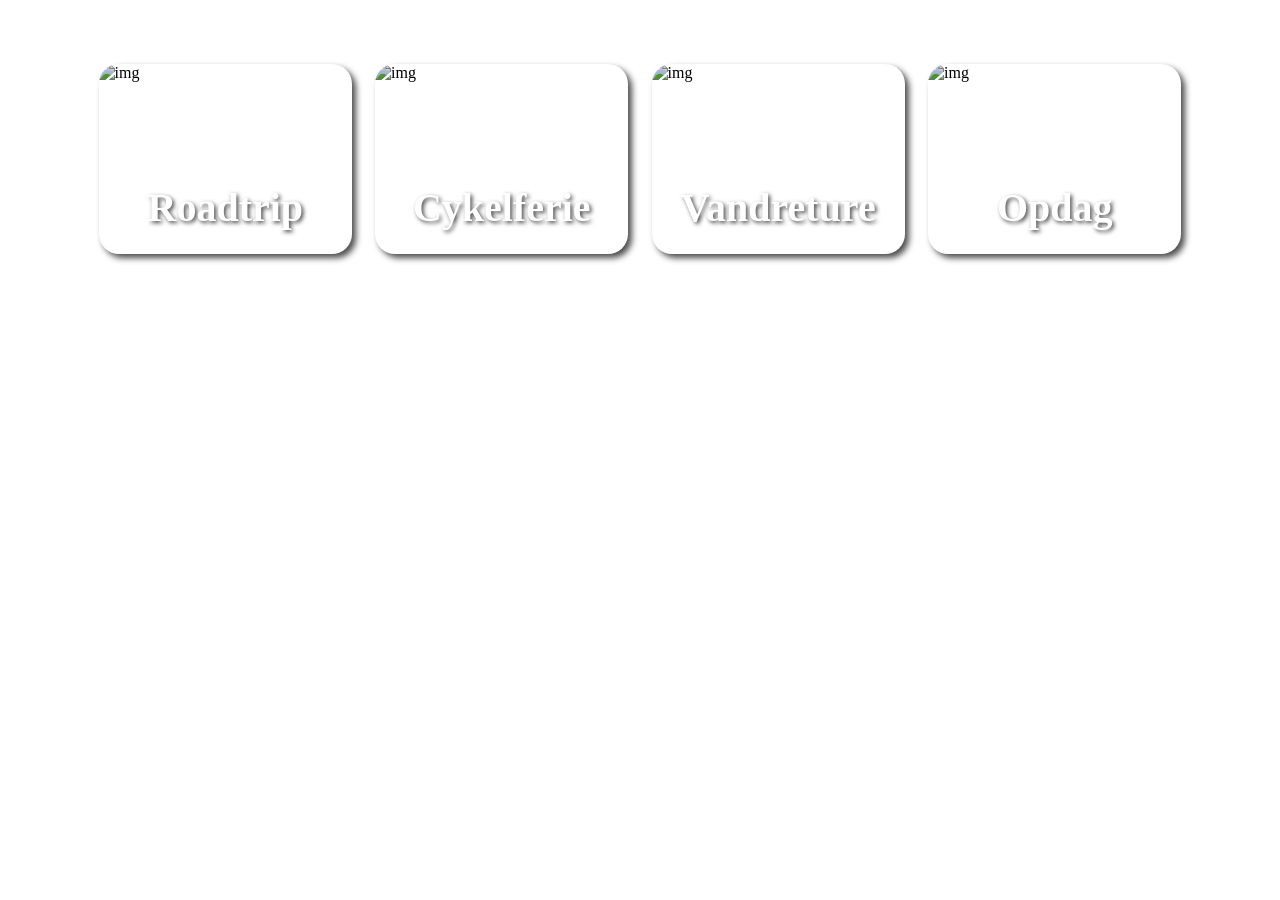
==== index.html @ 2345ccb4 "Created buttons" ====
<!DOCTYPE html>
<html lang="da">
<head>
    <meta charset="UTF-8">
    <meta name="viewport" content="width=device-width, initial-scale=1.0">
    <title>buttons</title>
    <link rel="stylesheet" href="css/style.css">
</head>
<body>
    <section class="options">
        <div class="button">
            <img src="img/roadtrip.jpg" alt="img">
            <span class="text">Roadtrip</span>
        </div>
        <div class="button">
            <img src="img/cykelferie.jpg" alt="img">
            <span class="text">Cykelferie</span>
        </div>
        <div class="button">
            <img src="img/vandreture.jpg" alt="img">
            <span class="text">Vandreture</span>
        </div>
        <div class="button">
            <img src="img/raabjerg-mile.jpg" alt="img">
            <span class="text">Opdag</span>
        </div>
    </section>
</body>
</html>
---- css/style.css ----
* {
    box-sizing: border-box;
    margin: 0;
}

.options {
    display: flex;
    justify-content: center;
    gap: 2%;
    padding: 5%;
    margin: 0 auto;

}

.button {
    position: relative;
    display: inline-block;
    width: 22%;
    margin: 0;
    vertical-align: top;
    transition: transform 0.3s ease;
    cursor: pointer;
}

.button:hover {
    transform: scale(1.07);
}

.button img {
    aspect-ratio: 4/3;
    width: 100%;
    object-fit: cover;
    border-radius: 20px;
    display: block;
    box-shadow: 4px 4px 6px rgba(0, 0, 0, 0.7);
    filter: brightness(85%);
}

.button .text {
    position: absolute;
    bottom: 12%;
    left: 50%;
    transform: translateX(-50%);
    color: white;
    font-size: clamp(16px, 4vw, 40px);
    font-weight: bold;
    text-shadow: 2px 2px 4px rgba(0, 0, 0, 0.7);
}
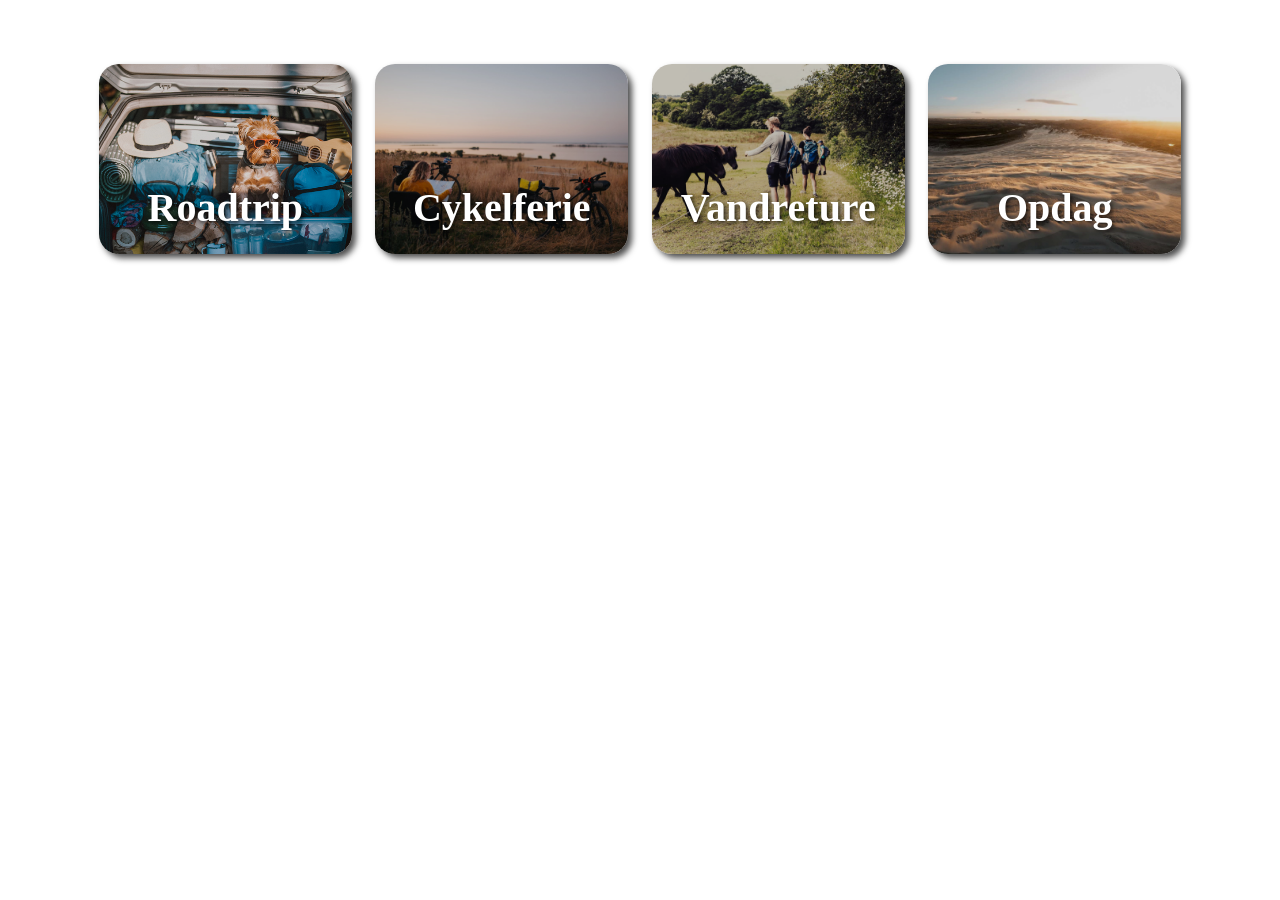
==== commit 57b551ed: "HTML and CSS for buttons up to date" ====
--- a/index.html
+++ b/index.html
@@ -17,11 +17,11 @@
             <span class="text">Cykelferie</span>
         </div>
         <div class="button">
-            <img src="img/vandreture.jpg" alt="img">
+            <img src="img/vandretur.jpg" alt="img">
             <span class="text">Vandreture</span>
         </div>
         <div class="button">
-            <img src="img/raabjerg-mile.jpg" alt="img">
+            <img src="img/opdag.jpg" alt="img">
             <span class="text">Opdag</span>
         </div>
     </section>
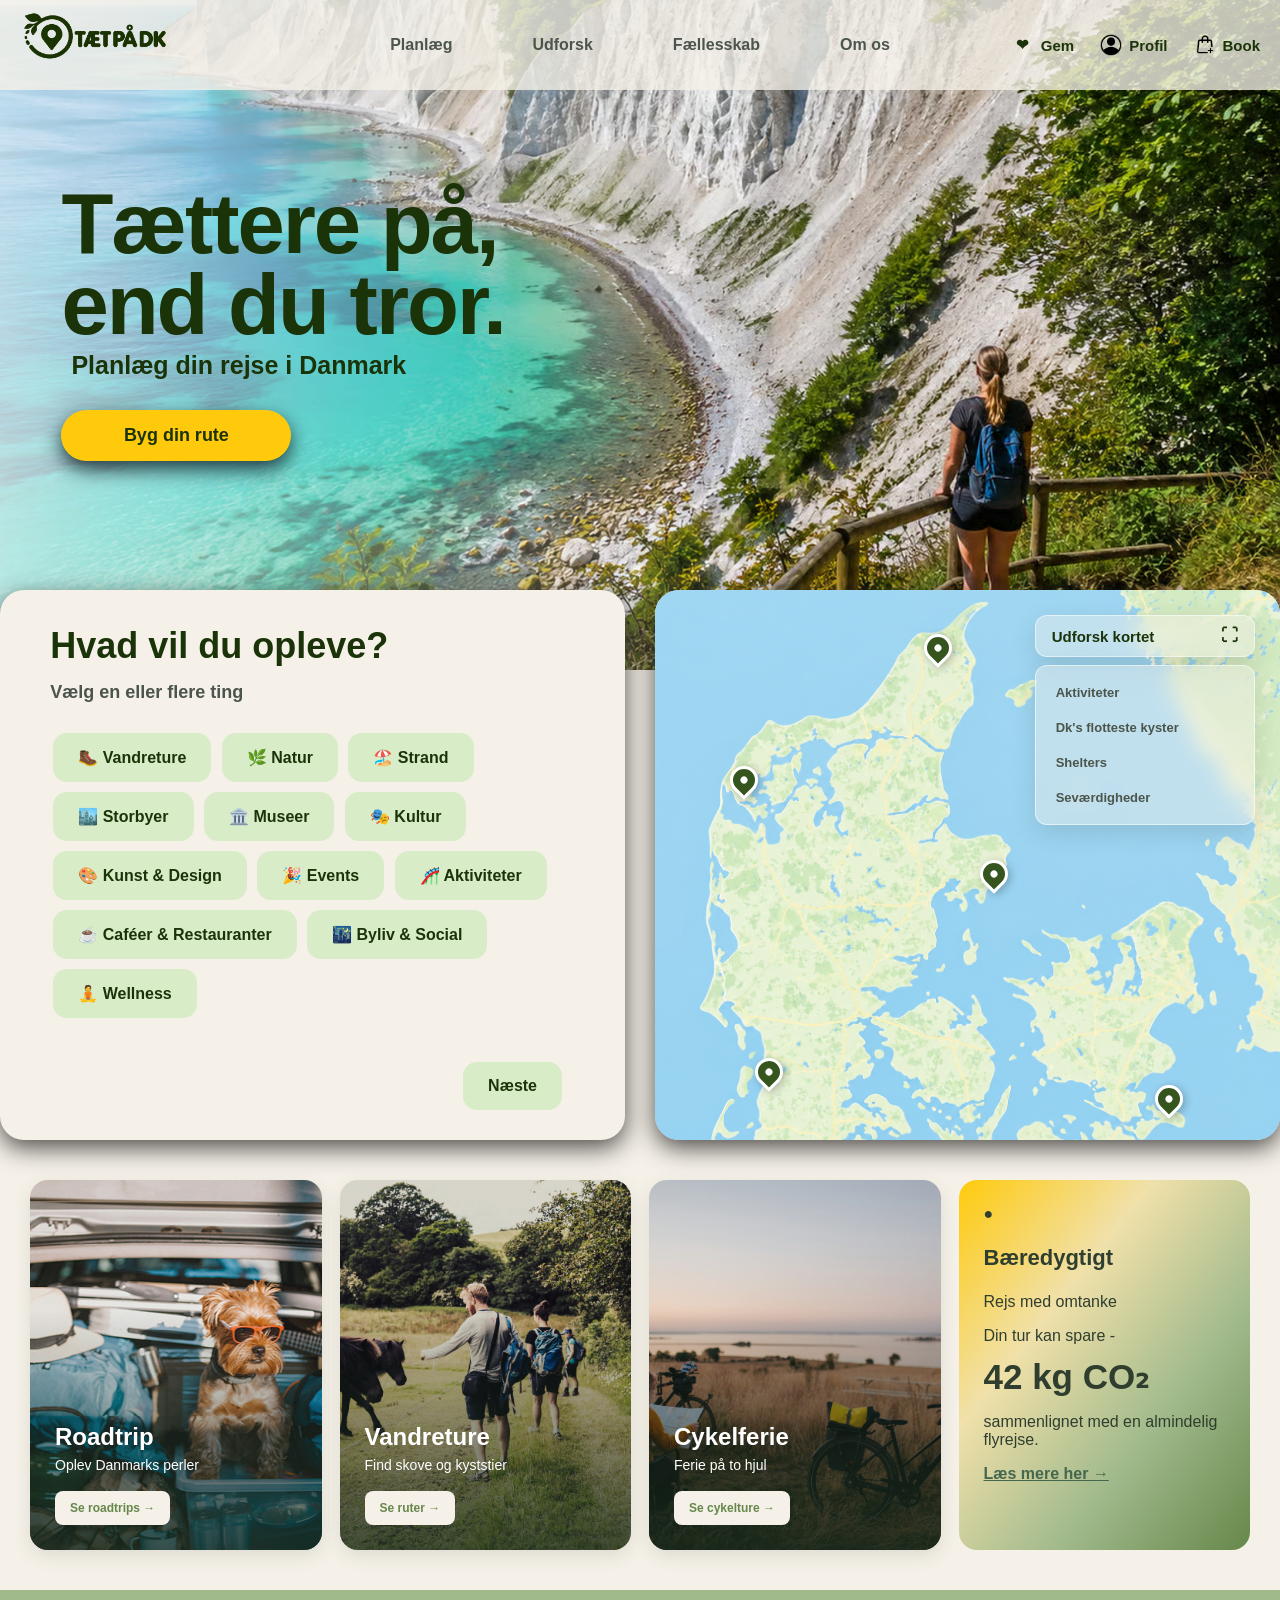
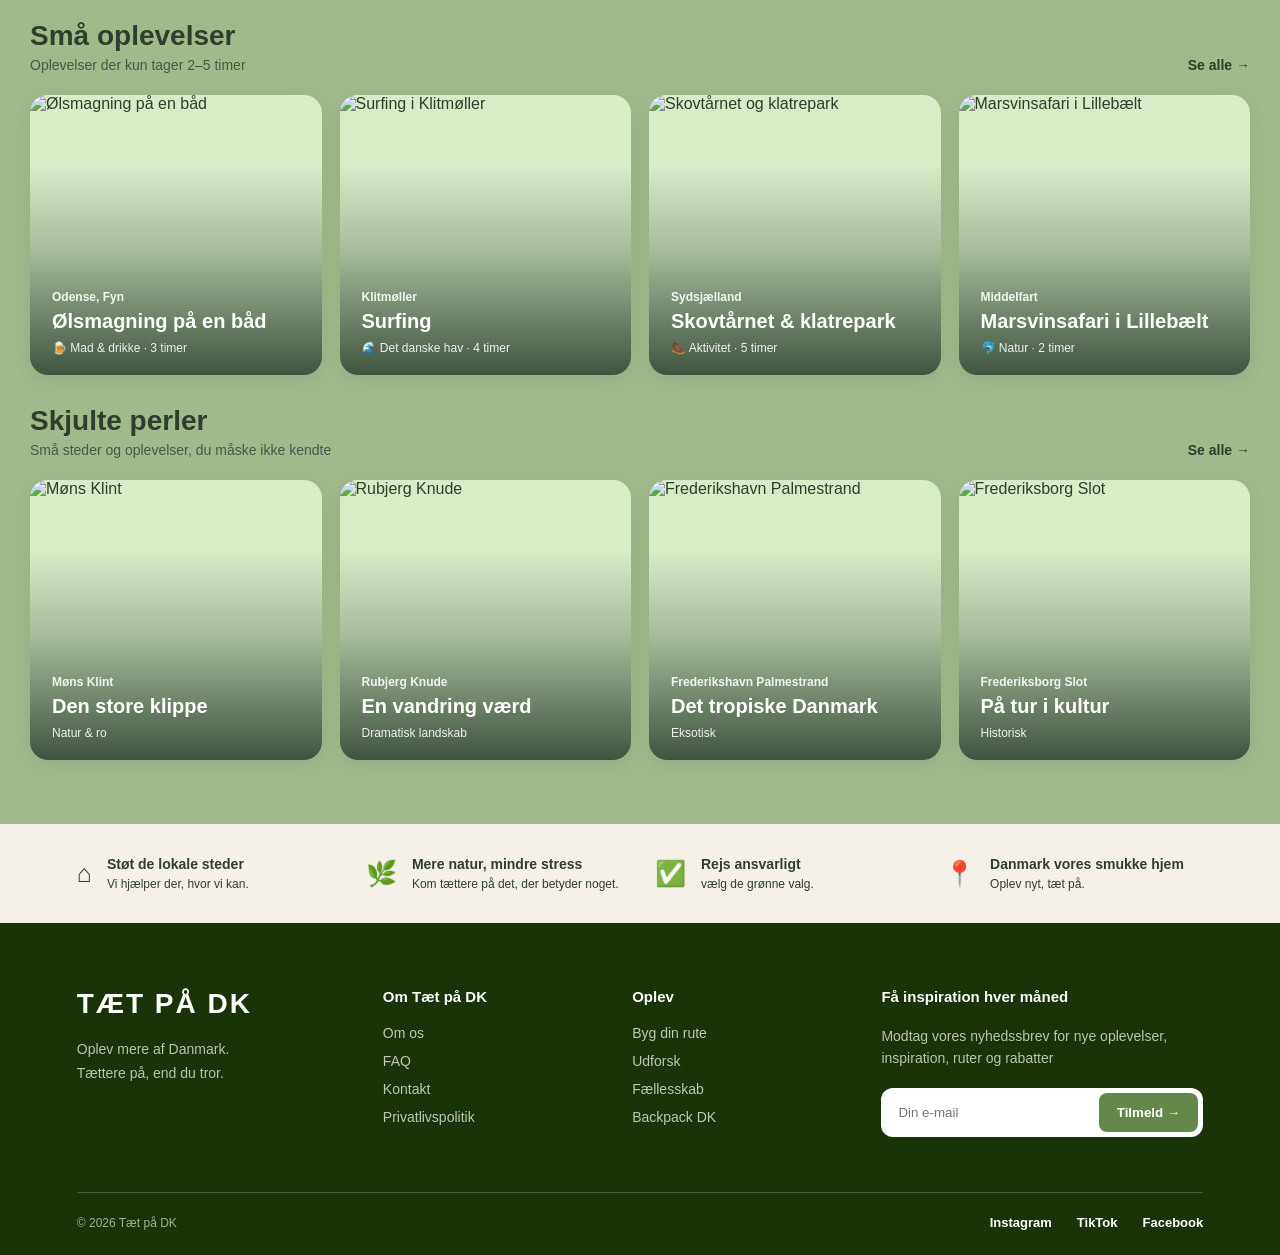
==== commit 26fcc10f: "færdig forside" ====
--- a/index.html
+++ b/index.html
@@ -1,29 +1,942 @@
 <!DOCTYPE html>
 <html lang="da">
+
 <head>
     <meta charset="UTF-8">
     <meta name="viewport" content="width=device-width, initial-scale=1.0">
-    <title>buttons</title>
-    <link rel="stylesheet" href="css/style.css">
+
+    <title>Tæt på DK</title>
+
+    <link rel="stylesheet" href="style.css">
+
+    <link rel="preconnect" href="https://fonts.googleapis.com">
+    <link rel="preconnect" href="https://fonts.gstatic.com" crossorigin>
+    <link href="https://fonts.googleapis.com/css2?family=Open+Sans:wght@300;400;600;700&display=swap" rel="stylesheet">
 </head>
+
 <body>
-    <section class="options">
-        <div class="button">
-            <img src="img/roadtrip.jpg" alt="img">
-            <span class="text">Roadtrip</span>
-        </div>
-        <div class="button">
-            <img src="img/cykelferie.jpg" alt="img">
-            <span class="text">Cykelferie</span>
-        </div>
-        <div class="button">
-            <img src="img/vandretur.jpg" alt="img">
-            <span class="text">Vandreture</span>
-        </div>
-        <div class="button">
-            <img src="img/opdag.jpg" alt="img">
-            <span class="text">Opdag</span>
-        </div>
+
+<!-- Header med logo, navigation og brugerlinks -->
+
+<header>
+
+    <div>
+        <h1>
+            <a href="/" class="logo">
+                <img src="logo med tekst færdig.png" alt="Tæt På DK">
+            </a>
+        </h1>
+    </div>
+
+    <nav>
+        <a href="#">Planlæg</a>
+        <a href="#">Udforsk</a>
+        <a href="#">Fællesskab</a>
+        <a href="#">Om os</a>
+    </nav>
+
+    <div class="bruger-links">
+
+        <a href="#">
+            <span class="nav-icon">❤</span>
+            <span>Gem</span>
+        </a>
+
+        <a href="#">
+            <span class="nav-icon">
+                <img src="account.png" alt="profil">
+            </span>
+            <span>Profil</span>
+        </a>
+
+        <a href="#">
+            <span class="nav-icon">
+                <img src="shopping-bag.png" alt="kurv">
+            </span>
+            <span>Book</span>
+        </a>
+
+    </div>
+
+</header>
+
+
+<!--Hero-->
+
+<section class="hero">
+
+    <div class="hero-content">
+
+        <h2>
+            Tættere på,<br>
+            end du tror.
+        </h2>
+
+        <p>Planlæg din rejse i Danmark</p>
+
+        <a href="#step1" class="hero-button">
+            Byg din rute
+        </a>
+
+    </div>
+
+</section>
+
+
+<!-- QUIZ OG KORT -->
+
+<div class="quiz-kort-layout">
+
+
+    <div class="quiz-area">
+
+        <section id="step1" class="quiz-step">
+
+            <h2>Hvad vil du opleve?</h2>
+            <p>Vælg en eller flere ting</p>
+
+            <button>
+                <span>🥾 Vandreture</span>
+            </button>
+
+            <button>
+                <span>🌿 Natur</span>
+            </button>
+
+            <button>
+                <span>🏖️ Strand</span>
+            </button>
+
+            <button>
+                <span>🏙️ Storbyer</span>
+            </button>
+
+            <button>
+                <span>🏛️ Museer</span>
+            </button>
+
+            <button>
+                <span>🎭 Kultur</span>
+            </button>
+
+            <button>
+                <span>🎨 Kunst & Design</span>
+            </button>
+
+            <button>
+                <span>🎉 Events</span>
+            </button>
+
+            <button>
+                <span>🎢 Aktiviteter</span>
+            </button>
+
+            <button>
+                <span>☕ Caféer & Restauranter</span>
+            </button>
+
+            <button>
+                <span>🌃 Byliv & Social</span>
+            </button>
+
+            <button>
+                <span>🧘 Wellness</span>
+            </button>
+
+            <button class="nextButton1">
+                <span>Næste</span>
+            </button>
+
+        </section>
+
+        <section id="step2" class="quiz-step">
+
+            <h2>Hvordan vil du rejse?</h2>
+            <p>Vælg en eller flere transportformer</p>
+
+            <button>
+                <span>🚗 Bil</span>
+            </button>
+
+            <button>
+                <span>🚶 Gå</span>
+            </button>
+
+            <button>
+                <span>🚆 Offentlig transport</span>
+            </button>
+
+            <button>
+                <span>🚴 Cykel</span>
+            </button>
+
+            <button class="nextButton2">
+                <span>Næste</span>
+            </button>
+
+            <button class="backButton1">
+                <span>Tilbage</span>
+            </button>
+
+        </section>
+
+        <section id="step3" class="quiz-step">
+
+            <h2>Hvem rejser med dig?</h2>
+            <p>Vælg en eller flere</p>
+
+            <button>
+                <span>👤 Solo</span>
+            </button>
+
+            <button>
+                <span>🫂 Venner</span>
+            </button>
+
+            <button>
+                <span>👨‍👩‍👧‍👦 Familie</span>
+            </button>
+
+            <button>
+                <span>👥 Gruppe</span>
+            </button>
+
+            <button>
+                <span>💑 I par</span>
+            </button>
+
+            <button class="nextButton3">
+                <span>Næste</span>
+            </button>
+
+            <button class="backButton2">
+                <span>Tilbage</span>
+            </button>
+
+        </section>
+
+        <section id="step4" class="quiz-step">
+
+            <h2>Hvor starter turen?</h2>
+            <p>Vælg dit udgangspunkt</p>
+
+            <button>
+                <span>København</span>
+            </button>
+
+            <button>
+                <span>Aarhus</span>
+            </button>
+
+            <button>
+                <span>Odense</span>
+            </button>
+
+            <button>
+                <span>Aalborg</span>
+            </button>
+
+            <input type="text" placeholder="Søg efter din by...">
+
+            <button class="nextButton4">
+                <span>Næste</span>
+            </button>
+
+            <button class="backButton3">
+                <span>Tilbage</span>
+            </button>
+
+        </section>
+
+        <section id="step5" class="quiz-step">
+
+            <h2>Hvad er dit budget for hele turen?</h2>
+            <p>Vælg dit maksimale budget</p>
+
+            <button>
+                <span>Under 2.000 kr.</span>
+            </button>
+
+            <button>
+                <span>2.000-6.000 kr.</span>
+            </button>
+
+            <button>
+                <span>6.000-10.000 kr.</span>
+            </button>
+
+            <button>
+                <span>Over 10.000 kr.</span>
+            </button>
+
+            <button class="nextButton5">
+                <span>Næste</span>
+            </button>
+
+            <button class="backButton4">
+                <span>Tilbage</span>
+            </button>
+
+        </section>
+
+
+        <section id="step6" class="quiz-step">
+
+            <h2>Hvor lang tid har du?</h2>
+            <p>Vælg antal dage</p>
+
+            <input type="range" min="1" max="28" value="3">
+
+            <button>
+                <span>Weekend</span>
+            </button>
+
+            <button>
+                <span>1 uge</span>
+            </button>
+
+            <button>
+                <span>1 måned</span>
+            </button>
+
+            <button class="nextButton6">
+                <span>Næste</span>
+            </button>
+
+            <button class="backButton5">
+                <span>Tilbage</span>
+            </button>
+
+        </section>
+
+
+        <section id="step7" class="quiz-step">
+
+            <h2>Hvor mange stop vil du opleve?</h2>
+            <p>Vælg dit rejsetempo</p>
+
+            <button>
+                <span>Ét sted</span>
+                <p>Dyb udforskning af ét område</p>
+            </button>
+
+            <button>
+                <span>Afslappet tempo</span>
+                <p>2-3 destinationer med god tid</p>
+            </button>
+
+            <button>
+                <span>Balanceret rundtur</span>
+                <p>4-5 destinationer</p>
+            </button>
+
+            <button>
+                <span>Seriøs sight-seeing</span>
+                <p>6-8 destinationer</p>
+            </button>
+
+            <button>
+                <span>Se alt muligt</span>
+                <p>9+ destinationer</p>
+            </button>
+
+            <button class="nextButton7">
+                <span>Næste</span>
+            </button>
+
+            <button class="backButton6">
+                <span>Tilbage</span>
+            </button>
+
+        </section>
+
+
+        <section id="step8" class="quiz-step">
+
+            <h2>Hvad er din geografiske rækkevidde?</h2>
+            <p>Vælg en eller flere muligheder</p>
+
+            <button>
+                <span>Ét område</span>
+                <p>Fokuseret på et enkelt område</p>
+            </button>
+
+            <button>
+                <span>Flere områder</span>
+                <p>Udforsk forskellige regioner</p>
+            </button>
+
+            <button>
+                <span>Hele Danmark</span>
+                <p>Se så meget som muligt</p>
+            </button>
+
+            <button>
+                <span>Ø-hop</span>
+                <p>Besøg flere danske øer</p>
+            </button>
+
+            <button class="nextButton8">
+                <span>Næste</span>
+            </button>
+
+            <button class="backButton7">
+                <span>Tilbage</span>
+            </button>
+
+        </section>
+
+        <section id="step9" class="quiz-step">
+
+            <h2>Hvad er dine overnatningspræferencer?</h2>
+            <p>Vælg en eller flere</p>
+
+            <button>
+                <span>Hoteller</span>
+            </button>
+
+            <button>
+                <span>Hostels</span>
+            </button>
+
+            <button>
+                <span>Bed & Breakfast</span>
+            </button>
+
+            <button>
+                <span>Shelters</span>
+            </button>
+
+            <button>
+                <span>Airbnb</span>
+            </button>
+
+            <button>
+                <span>Camping</span>
+            </button>
+
+            <button class="backButton8">
+                <span>Tilbage</span>
+            </button>
+
+            <button class="Build-button">
+                <span>Byg min rute</span>
+            </button>
+
+        </section>
+
+    </div>
+
+
+    <!--Interaktivt kort-->
+
+    <section class="udforsk">
+
+        <div class="udforsk-content">
+
+            <h2>Udforsk kortet</h2>
+
+            <p>Find inspiration til din tur</p>
+
+            <div class="udforsk-buttons">
+
+                <button>
+                    <span>Aktiviteter</span>
+                </button>
+
+                <button>
+                    <span>Dk's flotteste kyster</span>
+                </button>
+
+                <button>
+                    <span>Shelters</span>
+                </button>
+
+                <button>
+                    <span>Seværdigheder</span>
+                </button>
+
+            </div>
+
+        </div>
+
+
+        <div class="udforsk-kort">
+
+            <div class="kort">
+
+                <img src="dk.jpg" alt="Kort over Danmark">
+
+
+
+                <div class="map-marker" style="left: 12%; top: 32%;">
+
+                    <div class="marker-dot"></div>
+
+                    <div class="marker-popup">
+
+                        <img src="Thy.jpg" alt="Nationalpark Thy">
+
+                        <div class="marker-popup-text">
+                            <span>Nordvestjylland</span>
+                            <strong>Nationalpark Thy</strong>
+                            <p>Vild natur, skove og Vesterhavets kyst.</p>
+                        </div>
+
+                    </div>
+
+                </div>
+
+
+                <div class="map-marker" style="left: 43%; top: 8%;">
+
+                    <div class="marker-dot"></div>
+
+                    <div class="marker-popup">
+
+                        <img src="img/vestjylland.jpg" alt="Råbjerg Mile">
+
+                        <div class="marker-popup-text">
+                            <span>Nordjylland</span>
+                            <strong>Råbjerg Mile</strong>
+                            <p>Oplev dramatisk landskab tæt på skagen.</p>
+                        </div>
+
+                    </div>
+
+                </div>
+
+
+                <div class="map-marker" style="left: 52%; top: 49%;">
+
+                    <div class="marker-dot"></div>
+
+                    <div class="marker-popup">
+
+                        <img src="molsbjerge.jpg" alt="Mols Bjerge">
+
+                        <div class="marker-popup-text">
+                            <span>Djursland</span>
+                            <strong>Mols Bjerge</strong>
+                            <p>Bakker med flotte udsigter og vandreruter.</p>
+                        </div>
+
+                    </div>
+
+                </div>
+
+
+
+                <div class="map-marker" style="left: 16%; top: 85%;">
+
+                    <div class="marker-dot"></div>
+
+                    <div class="marker-popup">
+
+                        <img src="vadehavet.jpg" alt="Vadehavet">
+
+                        <div class="marker-popup-text">
+                            <span>Sydvestjylland</span>
+                            <strong>Vadehavet</strong>
+                            <p>Gå på vandet, og se de flotteste solnedgange.</p>
+                        </div>
+
+                    </div>
+
+                </div>
+
+
+                <div class="map-marker" style="left: 80%; top: 90%;">
+
+                    <div class="marker-dot"></div>
+
+                    <div class="marker-popup">
+
+                        <img src="hero.jpg" alt="Møns Klint">
+
+                        <div class="marker-popup-text">
+                            <span>Sydsjælland</span>
+                            <strong>Møns Klint</strong>
+                            <p>Danmarks smukkeste klitter og klipper.</p>
+                        </div>
+
+                    </div>
+
+                </div>
+
+            </div>
+
+        </div>
+
     </section>
+
+</div>
+
+
+<!-- Inspo Annas ide -->
+
+<section class="inspiration-section">
+
+    <article class="inspiration-card roadtrip">
+
+        <div class="card-content">
+
+            <h3>Roadtrip</h3>
+
+            <p>Oplev Danmarks perler</p>
+
+            <a href="#">Se roadtrips →</a>
+
+        </div>
+
+    </article>
+
+
+    <article class="inspiration-card hike">
+
+        <div class="card-content">
+
+            <h3>Vandreture</h3>
+
+            <p>Find skove og kyststier</p>
+
+            <a href="#">Se ruter →</a>
+
+        </div>
+
+    </article>
+
+
+    <article class="inspiration-card bike">
+
+        <div class="card-content">
+
+            <h3>Cykelferie</h3>
+
+            <p>Ferie på to hjul</p>
+
+            <a href="#">Se cykelture →</a>
+
+        </div>
+
+    </article>
+
+
+    <article class="sustainability-card">
+
+        <span class="leaf">●</span>
+
+        <h3>Bæredygtigt</h3>
+
+        <p>Rejs med omtanke</p>
+
+        <span>Din tur kan spare -</span>
+
+        <strong>42 kg CO₂</strong>
+
+        <p>
+            sammenlignet med en almindelig flyrejse.
+        </p>
+
+        <a href="#">Læs mere her →</a>
+
+    </article>
+
+</section>
+
+
+<!-- små oplevelser Annes ide -->
+
+<div class="moods-baggrund">
+
+    <section class="moods">
+
+        <div class="moods-header">
+
+            <div>
+                <h2>Små oplevelser</h2>
+                <p>Oplevelser der kun tager 2–5 timer</p>
+            </div>
+
+            <a href="#">Se alle →</a>
+
+        </div>
+
+
+        <div class="mood-grid">
+
+
+            <article class="mood-card">
+
+                <img src="img/ølsmagning.jpg" alt="Ølsmagning på en båd">
+
+                <div class="mood-overlay">
+                    <span>Odense, Fyn</span>
+                    <h3>Ølsmagning på en båd</h3>
+                    <p>🍺 Mad & drikke · 3 timer</p>
+                </div>
+
+            </article>
+
+
+            <article class="mood-card">
+
+                <img src="img/surf.jpg" alt="Surfing i Klitmøller">
+
+                <div class="mood-overlay">
+                    <span>Klitmøller</span>
+                    <h3>Surfing</h3>
+                    <p>🌊 Det danske hav · 4 timer</p>
+                </div>
+
+            </article>
+
+
+            <article class="mood-card">
+
+                <img src="img/klatrepark.jpg" alt="Skovtårnet og klatrepark">
+
+                <div class="mood-overlay">
+                    <span>Sydsjælland</span>
+                    <h3>Skovtårnet & klatrepark</h3>
+                    <p>🥾 Aktivitet · 5 timer</p>
+                </div>
+
+            </article>
+
+
+            <article class="mood-card">
+
+                <img src="img/Middelfart.jpg" alt="Marsvinsafari i Lillebælt">
+
+                <div class="mood-overlay">
+                    <span>Middelfart</span>
+                    <h3>Marsvinsafari i Lillebælt</h3>
+                    <p>🐬 Natur · 2 timer</p>
+                </div>
+
+            </article>
+
+        </div>
+
+    </section>
+
+
+    <!-- Skjulte perler -->
+
+    <section class="moods">
+
+        <div class="moods-header">
+
+            <div>
+                <h2>Skjulte perler</h2>
+                <p>Små steder og oplevelser, du måske ikke kendte</p>
+            </div>
+
+            <a href="#">Se alle →</a>
+
+        </div>
+
+
+        <div class="mood-grid">
+
+
+            <article class="mood-card">
+
+                <img src="img/mønsklint.jpg" alt="Møns Klint">
+
+                <div class="mood-overlay">
+                    <span>Møns Klint</span>
+                    <h3>Den store klippe</h3>
+                    <p>Natur & ro</p>
+                </div>
+
+            </article>
+
+
+            <article class="mood-card">
+
+                <img src="img/vestjylland.jpg" alt="Rubjerg Knude">
+
+                <div class="mood-overlay">
+                    <span>Rubjerg Knude</span>
+                    <h3>En vandring værd</h3>
+                    <p>Dramatisk landskab</p>
+                </div>
+
+            </article>
+
+
+            <article class="mood-card">
+
+                <img src="img/palmestrand.jpg" alt="Frederikshavn Palmestrand">
+
+                <div class="mood-overlay">
+                    <span>Frederikshavn Palmestrand</span>
+                    <h3>Det tropiske Danmark</h3>
+                    <p>Eksotisk</p>
+                </div>
+
+            </article>
+
+
+            <article class="mood-card">
+
+                <img src="img/frederiksborg.jpg" alt="Frederiksborg Slot">
+
+                <div class="mood-overlay">
+                    <span>Frederiksborg Slot</span>
+                    <h3>På tur i kultur</h3>
+                    <p>Historisk</p>
+                </div>
+
+            </article>
+
+        </div>
+
+    </section>
+
+</div>
+
+
+<!-- Beige footer -->
+
+<footer class="benefits">
+
+    <div>
+
+        <span>⌂</span>
+
+        <p>
+            <strong>Støt de lokale steder</strong><br>
+            Vi hjælper der, hvor vi kan.
+        </p>
+
+    </div>
+
+
+    <div>
+
+        <span>🌿</span>
+
+        <p>
+            <strong>Mere natur, mindre stress</strong><br>
+            Kom tættere på det, der betyder noget.
+        </p>
+
+    </div>
+
+
+    <div>
+
+        <span>✅</span>
+
+        <p>
+            <strong>Rejs ansvarligt</strong><br>
+            vælg de grønne valg.
+        </p>
+
+    </div>
+
+
+    <div>
+
+        <span>📍</span>
+
+        <p>
+            <strong>Danmark vores smukke hjem</strong><br>
+            Oplev nyt, tæt på.
+        </p>
+
+    </div>
+
+</footer>
+
+
+<!-- Grøn footer-->
+
+<footer class="footer">
+
+    <div class="footer-content">
+
+
+        <div class="footer-brand">
+
+            <h2>TÆT PÅ DK</h2>
+
+            <p>
+                Oplev mere af Danmark.<br>
+                Tættere på, end du tror.
+            </p>
+
+        </div>
+
+
+        <div class="footer-links">
+
+            <h3>Om Tæt på DK</h3>
+
+            <a href="#">Om os</a>
+            <a href="#">FAQ</a>
+            <a href="#">Kontakt</a>
+            <a href="#">Privatlivspolitik</a>
+
+        </div>
+
+
+        <div class="footer-links">
+
+            <h3>Oplev</h3>
+
+            <a href="#">Byg din rute</a>
+            <a href="#">Udforsk</a>
+            <a href="#">Fællesskab</a>
+            <a href="#">Backpack DK</a>
+
+        </div>
+
+
+        <div class="footer-newsletter">
+
+            <h3>Få inspiration hver måned</h3>
+
+            <p>
+                Modtag vores nyhedssbrev for nye oplevelser, inspiration, ruter og rabatter 
+            </p>
+
+            <div class="newsletter-form">
+
+                <input
+                    type="email"
+                    placeholder="Din e-mail"
+                >
+
+                <button type="button">
+                    Tilmeld →
+                </button>
+
+            </div>
+
+        </div>
+
+    </div>
+
+    <div class="footer-bottom">
+
+        <p>© 2026 Tæt på DK</p>
+
+        <div class="social-links">
+            <a href="#">Instagram</a>
+            <a href="#">TikTok</a>
+            <a href="#">Facebook</a>
+        </div>
+
+    </div>
+
+</footer>
+
+
+<script src="javascript.js"></script>
+
 </body>
 </html>
--- a/style.css
+++ b/style.css
@@ -0,0 +1,1103 @@
+/* Generelt */
+
+body {
+    margin: 0;
+    font-family: "airbnb-cereal-app", sans-serif;
+    background-color: #f5f1e8;
+    color: #2f3e2f;
+}
+
+button {
+    background-color: #45674e;
+    color: white;
+    border: none;
+    border-radius: 12px;
+    padding: 12px 20px;
+    cursor: pointer;
+    font-family: "airbnb-cereal-app", sans-serif;
+    font-weight: 600;
+    transition: 0.3s;
+}
+
+button:hover {
+    background-color: #5d8f70;
+}
+
+
+/* Header */
+
+header {
+    position: absolute;
+    top: 0;
+    left: 0;
+    width: 100%;
+    height: 10%;
+    box-sizing: border-box;
+
+    display: grid;
+    grid-template-columns: 1fr auto 1fr;
+    align-items: center;
+
+    padding: 5px 20px;
+    background-color: rgba(245, 241, 232, 0.782);
+    z-index: 10;
+}
+
+header h1 {
+    display: flex;
+    align-items: center;
+    margin-top: 1%;
+}
+
+.logo img {
+    height: 50px;
+    display: flex;
+    position: relative;
+}
+
+nav {
+    display: flex;
+    gap: 80px;
+    white-space: nowrap;
+}
+
+nav a {
+    text-decoration: none;
+    color: #4b554c;
+    font-family: "airbnb-cereal-app", sans-serif;
+    font-weight: bold;
+    font-size: 16px;
+    height: 42px;
+    display: flex;
+    align-items: center;
+}
+
+nav a:hover {
+    color: #66874A;
+}
+
+.bruger-links {
+    display: flex;
+    gap: 25px;
+    white-space: nowrap;
+    justify-content: flex-end;
+    height: 42px;
+    align-items: center;
+}
+
+.bruger-links a {
+    display: flex;
+    align-items: center;
+    gap: 6px;
+    height: 50%;
+    color: #1B3308;
+    text-decoration: none;
+    font-weight: 700;
+    font-size: 15px;
+}
+
+.nav-icon {
+    display: flex;
+    align-items: center;
+    justify-content: center;
+    width: 24px;
+    height: 30px;
+}
+
+.nav-icon img {
+    width: 22px;
+    height: 22px;
+    object-fit: contain;
+}
+
+
+/* Hero */
+
+.hero {
+    min-height: 550px;
+    position: relative;
+
+    display: flex;
+    align-items: center;
+
+    padding: 60px 5.5%;
+
+    background:
+        linear-gradient(
+            90deg,
+            rgba(255, 255, 255, 0.792) 0%,
+            rgba(255, 255, 255, 0.35) 30%,
+            rgba(255, 255, 255, 0) 60%
+        ),
+        url("hero.avif");
+
+    background-size: cover;
+    background-position: center bottom 29%;
+    margin-left: -5%;
+}
+
+.hero-content {
+    width: 500px;
+    margin-left: 80px;
+}
+
+.hero h2 {
+    font-family: "airbnb-cereal-app", sans-serif;
+    margin: -25px;
+    margin-left: -5%;
+
+    color: #1B3308;
+
+    font-size: 85px;
+    line-height: 0.95;
+    font-weight: 800;
+    letter-spacing: -2px;
+}
+
+.hero p {
+    font-family: "airbnb-cereal-app", sans-serif;
+    margin: 30px;
+    margin-left: -3%;
+
+    color: #1B3308;
+
+    font-size: 25px;
+    font-weight: 800;
+}
+
+.hero-button {
+    width: 200px;
+    margin-left: -5%;
+    position: relative;
+
+    display: flex;
+    align-items: center;
+    justify-content: space-evenly;
+
+    padding: 15px;
+
+    background-color: #FFCA0C;
+    color: #1B3308;
+
+    border-radius: 30px;
+
+    text-decoration: none;
+    font-size: 18px;
+    font-weight: 900;
+    font-family: "airbnb-cereal-app", sans-serif;
+
+    box-shadow: 0 8px 20px rgb(31, 55, 61);
+    transition: 0.25s ease;
+}
+
+.hero-button:hover {
+    background-color: #1f3d2d7e;
+    color: white;
+
+    transform: translateY(-2px);
+
+    box-shadow: 0 8px 25px rgba(0, 0, 0, 0.488);
+}
+
+
+/* Quiz og Kort layout */
+
+.quiz-kort-layout {
+    position: relative;
+    z-index: 2;
+
+    display: grid;
+    grid-template-columns: 1fr 1fr;
+    gap: 30px;
+
+    max-width: 1400px;
+    margin: -80px auto 0;
+    padding: 0 30px;
+
+    box-sizing: border-box;
+}
+
+
+/* Quiz */
+
+.quiz-step {
+    width: 105%;
+    min-height: 550px;
+    max-height: 600px;
+
+    padding: 35px 50px 90px;
+
+    background-color: #f5f1e8;
+    border-radius: 24px;
+
+    box-shadow: 0 8px 25px rgba(37, 35, 35, 0.8);
+
+    position: relative;
+    box-sizing: border-box;
+    margin-left: -5%;
+}
+
+#step1 {
+    display: block;
+}
+
+.quiz-step h2 {
+    margin: 0 0 15px;
+
+    font-family: "airbnb-cereal-app", sans-serif;
+    font-size: 36px;
+    color: #1B3308;
+    font-weight: 900;
+}
+
+.quiz-step > p {
+    margin: 0 0 25px;
+
+    font-family: "airbnb-cereal-app", sans-serif;
+    font-size: 18px;
+    font-weight: 800;
+    color: #4b554c;
+}
+
+
+.quiz-step button {
+    margin: 5px 3px;
+    padding: 15px 25px;
+
+    border: none;
+    border-radius: 14px;
+
+    background-color: #D8ECC8;
+    color: #1B3308;
+
+    font-family: "airbnb-cereal-app", sans-serif;
+    font-size: 16px;
+    font-weight: 600;
+
+    cursor: pointer;
+}
+
+.quiz-step button.selected {
+    background-color: #FFCA0C;
+    color: #1B3308;
+}
+
+
+.quiz-step button[class^="nextButton"] {
+    background: #D8ECC8;
+    color: #1B3308;
+
+    position: absolute;
+    bottom: 25px;
+    right: 60px;
+}
+
+.quiz-step button[class^="nextButton"].active {
+    background: #FFCA0C;
+    color: #1B3308;
+}
+
+
+.quiz-step button[class^="backButton"] {
+    background: #D8ECC8;
+    color: #243C2C;
+
+    position: absolute;
+    bottom: 25px;
+    left: 60px;
+}
+
+.quiz-step button[class^="backButton"]:hover {
+    background: #FFCA0C;
+    color: #1B3308;
+}
+
+
+.quiz-step .Build-button {
+    position: absolute;
+    right: 60px;
+    bottom: 25px;
+
+    background-color: #D8ECC8;
+    color: #1B3308;
+}
+
+.quiz-step .Build-button:hover {
+    background-color: #FFCA0C;
+}
+
+
+/* Udforsk kort*/
+
+.udforsk {
+    width: 105%;
+    min-height: 550px;
+    max-height: 600px;
+
+    position: relative;
+    overflow: visible;
+
+    background-color: #e5e5e5;
+    border-radius: 24px;
+    box-sizing: border-box;
+
+    box-shadow: 0 8px 25px rgba(37, 35, 35, 0.8);
+}
+
+.udforsk-kort {
+    position: absolute;
+    top: 0;
+    left: 0;
+
+    width: 100%;
+    height: 100%;
+
+    z-index: 1;
+}
+
+.kort {
+    width: 100%;
+    height: 100%;
+
+    overflow: visible;
+    position: relative;
+}
+
+.kort > img {
+    width: 100%;
+    height: 100%;
+
+    object-fit: cover;
+    object-position: center top;
+
+    display: block;
+    border-radius: 24px;
+}
+
+
+.udforsk-content {
+    position: absolute;
+    inset: 0;
+
+    z-index: 2;
+    pointer-events: none;
+}
+
+.udforsk-content h2 {
+    position: absolute;
+    top: 25px;
+    right: 25px;
+
+    width: 220px;
+    box-sizing: border-box;
+
+    margin: 0;
+    padding: 10px 16px;
+
+    background-color: #f5f1e867;
+
+    backdrop-filter: blur(10px);
+    -webkit-backdrop-filter: blur(10px);
+
+    border: 1px solid rgba(255, 255, 255, 0.55);
+    border-radius: 12px;
+
+    box-shadow: 0 8px 25px rgba(47, 62, 47, 0.15);
+
+    pointer-events: auto;
+
+    color: #1B3308;
+
+    font-family: "airbnb-cereal-app", sans-serif;
+    font-size: 15px;
+    font-weight: 700;
+
+    white-space: nowrap;
+
+    display: flex;
+    align-items: center;
+    justify-content: space-between;
+}
+
+.udforsk-content h2::after {
+    content: "⛶";
+    margin-left: 10px;
+    font-size: 17px;
+}
+
+.udforsk-content p {
+    display: none;
+}
+
+.udforsk-buttons {
+    position: absolute;
+    right: 25px;
+    bottom: 315px;
+
+    width: 220px;
+    box-sizing: border-box;
+    padding: 10px;
+
+    display: flex;
+    flex-direction: column;
+    gap: 2px;
+
+    background-color: #f5f1e867;
+
+    backdrop-filter: blur(10px);
+    -webkit-backdrop-filter: blur(10px);
+
+    border: 1px solid rgba(255, 255, 255, 0.55);
+    border-radius: 12px;
+
+    box-shadow: 0 8px 25px rgba(47, 62, 47, 0.15);
+
+    pointer-events: auto;
+}
+
+.udforsk-buttons button {
+    width: 100%;
+    padding: 9px 10px;
+
+    border: none;
+    border-radius: 6px;
+
+    background-color: transparent;
+    color: #4b554c;
+
+    font-family: "airbnb-cereal-app", sans-serif;
+    font-size: 13px;
+    font-weight: 700;
+
+    text-align: left;
+    cursor: pointer;
+}
+
+.udforsk-buttons button:hover {
+    background-color: rgba(93, 143, 112, 0.15);
+}
+
+
+/* Markøre på kortet */
+
+.map-marker {
+    position: absolute;
+    z-index: 5;
+}
+
+.marker-dot {
+    width: 22px;
+    height: 22px;
+
+    background-color: #36541D;
+
+    border: 3px solid white;
+    border-radius: 50% 50% 50% 0;
+
+    transform: rotate(-45deg);
+
+    box-shadow: 0 3px 8px rgba(0, 0, 0, 0.25);
+
+    cursor: pointer;
+    position: relative;
+}
+
+.marker-dot::after {
+    content: "";
+
+    position: absolute;
+
+    width: 7px;
+    height: 7px;
+
+    background-color: white;
+    border-radius: 50%;
+
+    top: 50%;
+    left: 50%;
+
+    transform: translate(-50%, -50%);
+}
+
+.map-marker:hover {
+    z-index: 100;
+}
+
+.map-marker:hover .marker-dot {
+    transform: rotate(-45deg) scale(1.2);
+    background-color: #FFCA0C;
+}
+
+
+.marker-popup {
+    position: absolute;
+
+    left: 50%;
+    bottom: 32px;
+
+    width: 210px;
+    padding: 0;
+
+    background-color: rgba(245, 241, 232, 0.92);
+
+    backdrop-filter: blur(10px);
+    -webkit-backdrop-filter: blur(10px);
+
+    border: 1px solid rgba(255, 255, 255, 0.6);
+    border-radius: 12px;
+
+    box-shadow: 0 8px 25px rgba(47, 62, 47, 0.2);
+
+    transform: translateX(-50%) translateY(8px);
+
+    opacity: 0;
+    visibility: hidden;
+
+    transition: 0.2s ease;
+
+    pointer-events: none;
+    overflow: hidden;
+
+    z-index: 101;
+}
+
+.map-marker:hover .marker-popup {
+    opacity: 1;
+    visibility: visible;
+
+    transform: translateX(-50%) translateY(0);
+}
+
+.marker-popup img {
+    width: 100%;
+    height: 105px;
+
+    object-fit: cover;
+    display: block;
+}
+
+.marker-popup-text {
+    padding: 12px 14px;
+}
+
+.marker-popup-text span {
+    display: block;
+
+    font-family: "airbnb-cereal-app", sans-serif;
+    font-size: 11px;
+    font-weight: 600;
+
+    color: #66874a;
+
+    margin-bottom: 3px;
+}
+
+.marker-popup-text strong {
+    display: block;
+
+    font-family: "airbnb-cereal-app", sans-serif;
+    font-size: 16px;
+    color: #1b3308;
+
+    margin-bottom: 5px;
+}
+
+.marker-popup-text p {
+    margin: 0;
+
+    font-size: 11px;
+    line-height: 1.4;
+
+    color: #4b554c;
+}
+
+
+/* Inspo Annas ide */
+
+.inspiration-section {
+    max-width: 1400px;
+
+    margin: 40px auto;
+    padding: 0 30px;
+
+    display: grid;
+    grid-template-columns: repeat(4, 1fr);
+    gap: 18px;
+}
+
+.inspiration-card,
+.sustainability-card {
+    height: 320px;
+
+    border-radius: 18px;
+    overflow: hidden;
+    position: relative;
+}
+
+.inspiration-card {
+    padding: 25px;
+
+    display: flex;
+    align-items: flex-end;
+
+    color: white;
+
+    background-size: cover;
+    background-position: center;
+
+    box-shadow: 0 6px 18px rgba(47, 62, 47, 0.12);
+}
+
+.inspiration-card::before {
+    content: "";
+
+    position: absolute;
+    inset: 0;
+
+    background: linear-gradient(
+        to top,
+        rgba(25, 45, 30, 0.75),
+        rgba(25, 45, 30, 0.05) 65%
+    );
+}
+
+.card-content {
+    position: relative;
+    z-index: 2;
+
+    width: 100%;
+}
+
+.card-content h3 {
+    margin: 0 0 6px;
+
+    font-size: 24px;
+    color: white;
+}
+
+.card-content p {
+    margin: 0 0 18px;
+
+    color: white;
+    font-size: 14px;
+}
+
+.card-content a {
+    display: inline-block;
+
+    padding: 10px 15px;
+
+    background-color: #F5F1E8;
+    color: #66874A;
+
+    border-radius: 8px;
+
+    text-decoration: none;
+    font-size: 12px;
+    font-weight: 700;
+}
+
+.card-content a:hover {
+    background-color: white;
+    transform: translateY(-2px);
+}
+
+
+.roadtrip {
+    background-image: url("img/roadtrip.jpg");
+}
+
+.hike {
+    background-image: url("img/vandretur.jpg");
+}
+
+.bike {
+    background-image: url("img/cykelferie.jpg");
+}
+
+
+.sustainability-card {
+    padding: 25px;
+
+    background: linear-gradient(
+        to bottom right,
+        #FFCA0C,
+        #ebcd5f74,
+        #A1BA8C,
+        #66874a
+    );
+
+    color: #2f3e2f;
+}
+
+.sustainability-card h3 {
+    font-size: 22px;
+}
+
+.sustainability-card strong {
+    display: block;
+
+    margin: 12px 0;
+
+    font-size: 35px;
+}
+
+.sustainability-card a {
+    color: #45674e;
+    font-weight: 700;
+}
+
+
+/* SMå oplevelser og skjulte perler Annes ide */
+
+.moods-baggrund {
+    background-color: #A1BA8C;
+    padding-bottom: 5%;
+}
+
+.moods {
+    max-width: 1400px;
+    margin: 0 auto;
+    padding: 0 30px;
+}
+
+.moods-header {
+    display: flex;
+    justify-content: space-between;
+    align-items: flex-end;
+
+    margin-bottom: 22px;
+}
+
+.moods-header h2 {
+    margin: 0 0 5px;
+    margin-top: 30px;
+
+    color: #2f3e2f;
+
+    font-family: "airbnb-cereal-app", sans-serif;
+    font-size: 28px;
+    font-weight: 800;
+}
+
+.moods-header p {
+    margin: 0;
+
+    color: #4b554c;
+    font-size: 14px;
+}
+
+.moods-header a {
+    color: #2f3e2f;
+
+    font-size: 14px;
+    font-weight: 700;
+    text-decoration: none;
+}
+
+.moods-header a:hover {
+    text-decoration: underline;
+}
+
+
+/* KORT */
+
+.mood-grid {
+    display: grid;
+    grid-template-columns: repeat(4, 1fr);
+    gap: 18px;
+}
+
+.mood-card {
+    height: 280px;
+
+    position: relative;
+    overflow: hidden;
+
+    border-radius: 18px;
+
+    background-color: #D8ECC8;
+
+    cursor: pointer;
+
+    box-shadow: 0 5px 18px rgba(47, 62, 47, 0.10);
+
+    transition:
+        transform 0.25s ease,
+        box-shadow 0.25s ease;
+}
+
+.mood-card img {
+    width: 100%;
+    height: 100%;
+
+    display: block;
+
+    object-fit: cover;
+
+    transition: transform 0.4s ease;
+}
+
+.mood-card::after {
+    content: "";
+
+    position: absolute;
+    inset: 0;
+
+    background: linear-gradient(
+        to top,
+        rgba(25, 45, 30, 0.80) 0%,
+        rgba(25, 45, 30, 0.25) 45%,
+        transparent 75%
+    );
+
+    z-index: 1;
+}
+
+.mood-overlay {
+    position: absolute;
+
+    left: 22px;
+    right: 22px;
+    bottom: 20px;
+
+    z-index: 2;
+
+    color: white;
+}
+
+.mood-overlay span {
+    font-size: 12px;
+    font-weight: 600;
+    opacity: 0.9;
+}
+
+.mood-overlay h3 {
+    margin: 5px 0 8px;
+
+    color: white;
+
+    font-size: 20px;
+    font-weight: 800;
+}
+
+.mood-overlay p {
+    margin: 0;
+
+    color: white;
+
+    font-size: 12px;
+    opacity: 0.9;
+}
+
+.mood-card:hover {
+    transform: translateY(-5px);
+
+    box-shadow: 0 12px 25px rgba(47, 62, 47, 0.18);
+}
+
+.mood-card:hover img {
+    transform: scale(1.04);
+}
+
+
+/* Beige footer */
+
+.benefits {
+    padding: 30px 6%;
+
+    display: grid;
+    grid-template-columns: repeat(4, 1fr);
+    gap: 30px;
+
+    background: #f5f1e8;
+}
+
+.benefits div {
+    display: flex;
+    align-items: center;
+    gap: 15px;
+}
+
+.benefits span {
+    font-size: 25px;
+}
+
+.benefits p {
+    margin: 0;
+
+    color: #2f3e2f;
+
+    font-size: 12px;
+    line-height: 1.5;
+}
+
+.benefits strong {
+    color: #2f3e2f;
+    font-size: 14px;
+}
+
+
+/* Grøn footer */
+
+.footer {
+    background-color: #1B3308;
+    color: white;
+
+    padding: 65px 6% 25px;
+}
+
+.footer-content {
+    max-width: 1400px;
+    margin: 0 auto;
+
+    display: grid;
+    grid-template-columns: 1.3fr 1fr 1fr 1.7fr;
+    gap: 60px;
+}
+
+
+.footer-brand h2 {
+    margin: 0 0 18px;
+
+    font-family: "airbnb-cereal-app", sans-serif;
+    font-size: 28px;
+    letter-spacing: 2px;
+}
+
+.footer-brand p {
+    margin: 0;
+
+    color: rgba(255, 255, 255, 0.7);
+
+    font-size: 14px;
+    line-height: 1.7;
+}
+
+
+.footer h3 {
+    margin: 0 0 20px;
+
+    font-family: "airbnb-cereal-app", sans-serif;
+    font-size: 15px;
+    font-weight: 700;
+}
+
+.footer-links {
+    display: flex;
+    flex-direction: column;
+    align-items: flex-start;
+}
+
+.footer-links a {
+    margin-bottom: 12px;
+
+    color: rgba(255, 255, 255, 0.72);
+
+    text-decoration: none;
+    font-size: 14px;
+
+    transition: 0.2s ease;
+}
+
+.footer-links a:hover {
+    color: white;
+}
+
+
+.footer-newsletter p {
+    max-width: 350px;
+
+    margin: 0 0 18px;
+
+    color: rgba(255, 255, 255, 0.7);
+
+    font-size: 14px;
+    line-height: 1.6;
+}
+
+.newsletter-form {
+    display: flex;
+
+    max-width: 380px;
+    padding: 5px;
+
+    background-color: white;
+
+    border-radius: 12px;
+}
+
+.newsletter-form input {
+    flex: 1;
+    min-width: 0;
+
+    padding: 12px;
+
+    border: none;
+    outline: none;
+
+    background: transparent;
+
+    color: #1B3308;
+}
+
+.newsletter-form button {
+    padding: 11px 18px;
+
+    border: none;
+    border-radius: 8px;
+
+    background-color: #66874A;
+    color: white;
+
+    font-weight: 700;
+
+    cursor: pointer;
+
+    transition: 0.2s ease;
+}
+
+.newsletter-form button:hover {
+    background-color: #BEDBAA;
+}
+
+
+.footer-bottom {
+    max-width: 1400px;
+
+    margin: 55px auto 0;
+    padding-top: 22px;
+
+    border-top: 1px solid rgba(255, 255, 255, 0.2);
+
+    display: flex;
+    align-items: center;
+    justify-content: space-between;
+}
+
+.footer-bottom p {
+    margin: 0;
+
+    color: rgba(255, 255, 255, 0.6);
+
+    font-size: 12px;
+}
+
+.social-links {
+    display: flex;
+    gap: 25px;
+}
+
+.social-links a {
+    color: white;
+
+    text-decoration: none;
+    font-size: 13px;
+    font-weight: 600;
+}
+
+.social-links a:hover {
+    opacity: 0.65;
+}
+
+
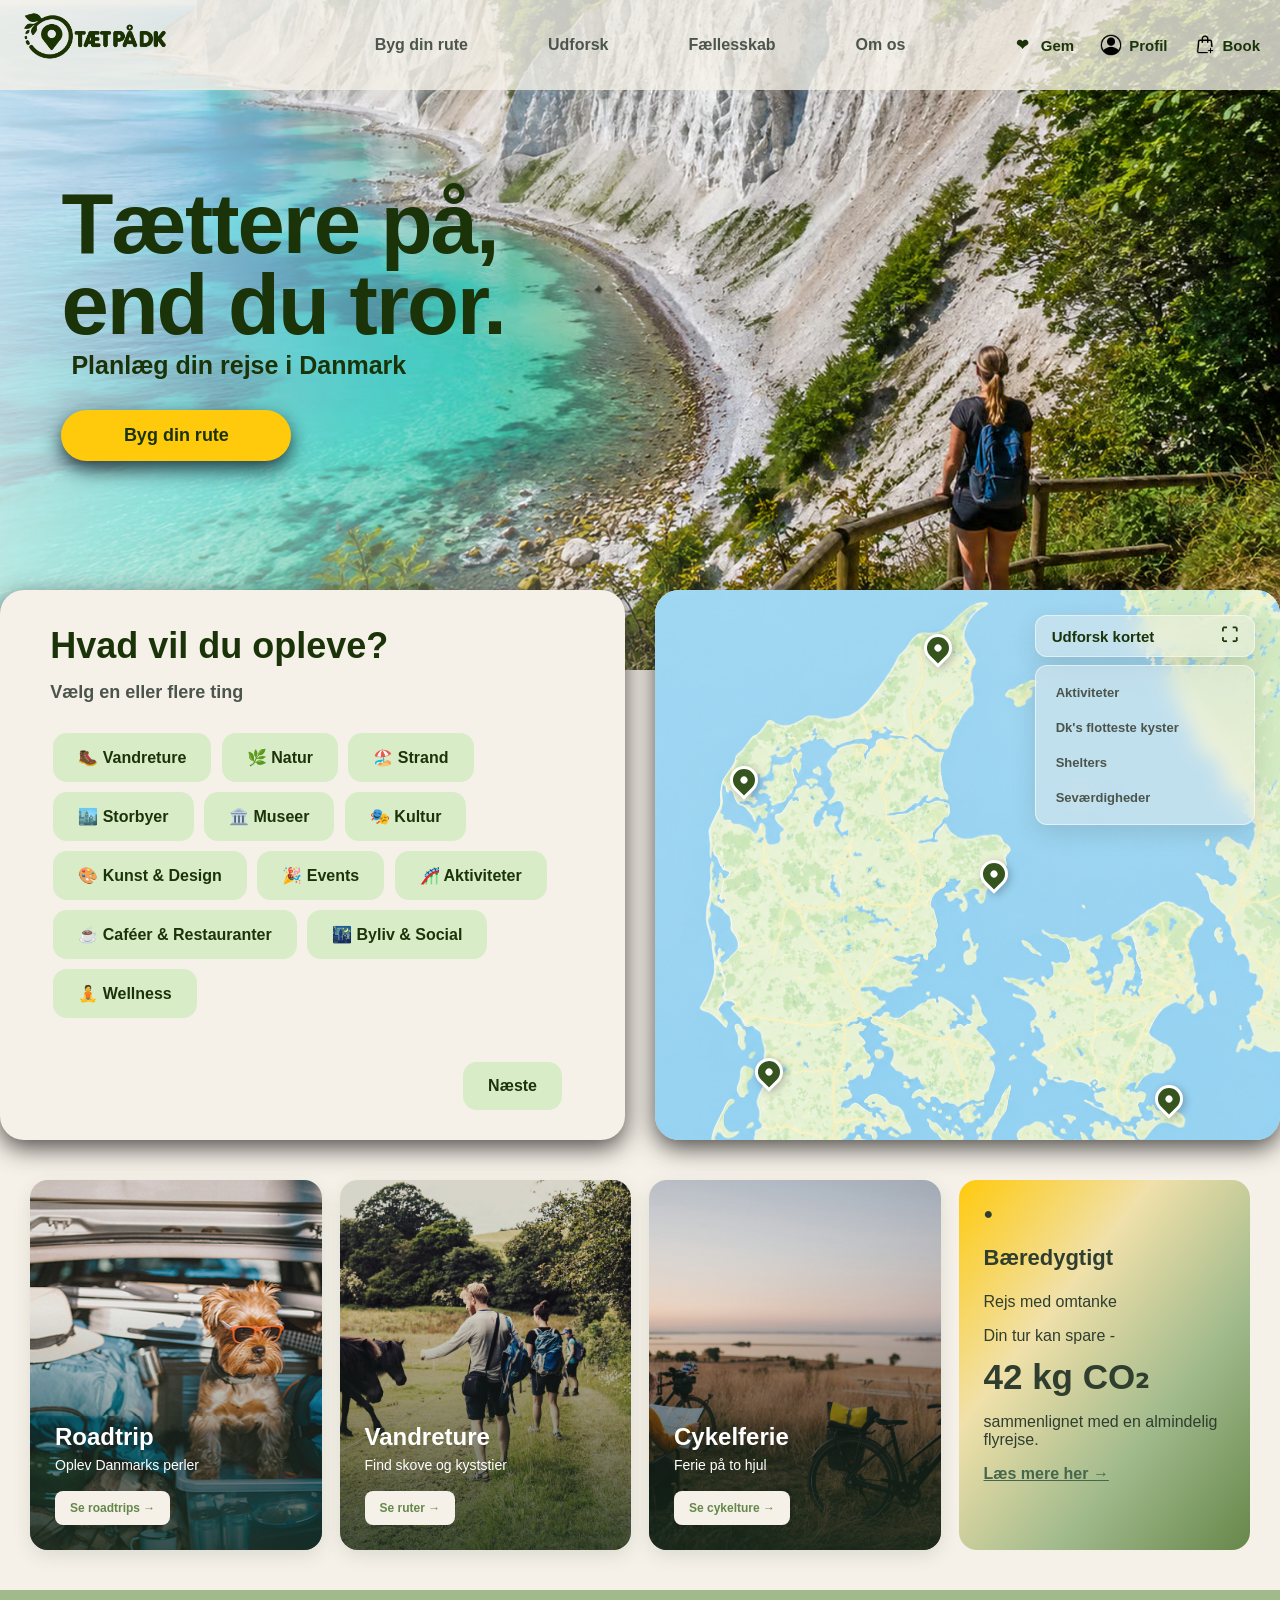
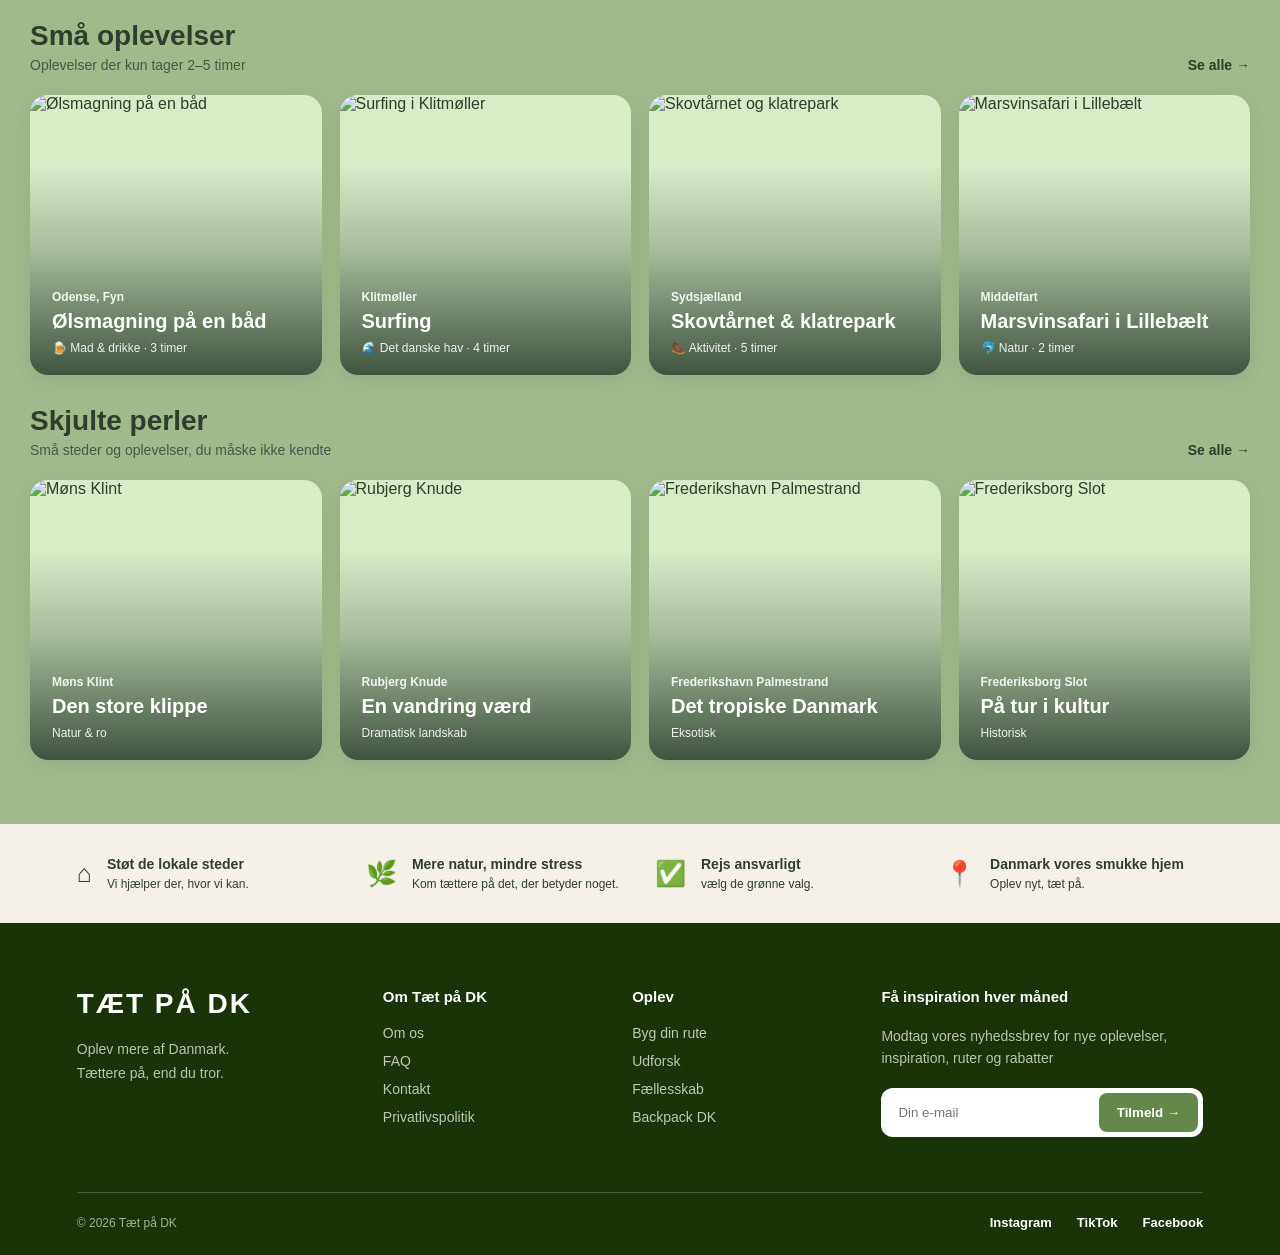
==== commit 6e4b0c8b: "forside og udforsk" ====
--- a/index.html
+++ b/index.html
@@ -29,8 +29,8 @@
     </div>
 
     <nav>
-        <a href="#">Planlæg</a>
-        <a href="#">Udforsk</a>
+        <a href="index.html">Byg din rute</a>
+        <a href="Udforsk/udforsk.html">Udforsk</a>
         <a href="#">Fællesskab</a>
         <a href="#">Om os</a>
     </nav>
@@ -658,7 +658,7 @@
                 <p>Oplevelser der kun tager 2–5 timer</p>
             </div>
 
-            <a href="#">Se alle →</a>
+            <a href="Udforsk/udforsk.html">Se alle →</a>
 
         </div>
 
@@ -733,7 +733,7 @@
                 <p>Små steder og oplevelser, du måske ikke kendte</p>
             </div>
 
-            <a href="#">Se alle →</a>
+            <a href="Udforsk/udforsk.html">Se alle →</a>
 
         </div>
 
@@ -888,8 +888,8 @@
 
             <h3>Oplev</h3>
 
-            <a href="#">Byg din rute</a>
-            <a href="#">Udforsk</a>
+            <a href="index.html">Byg din rute</a>
+            <a href="Udforsk/udforsk.html">Udforsk</a>
             <a href="#">Fællesskab</a>
             <a href="#">Backpack DK</a>
 
